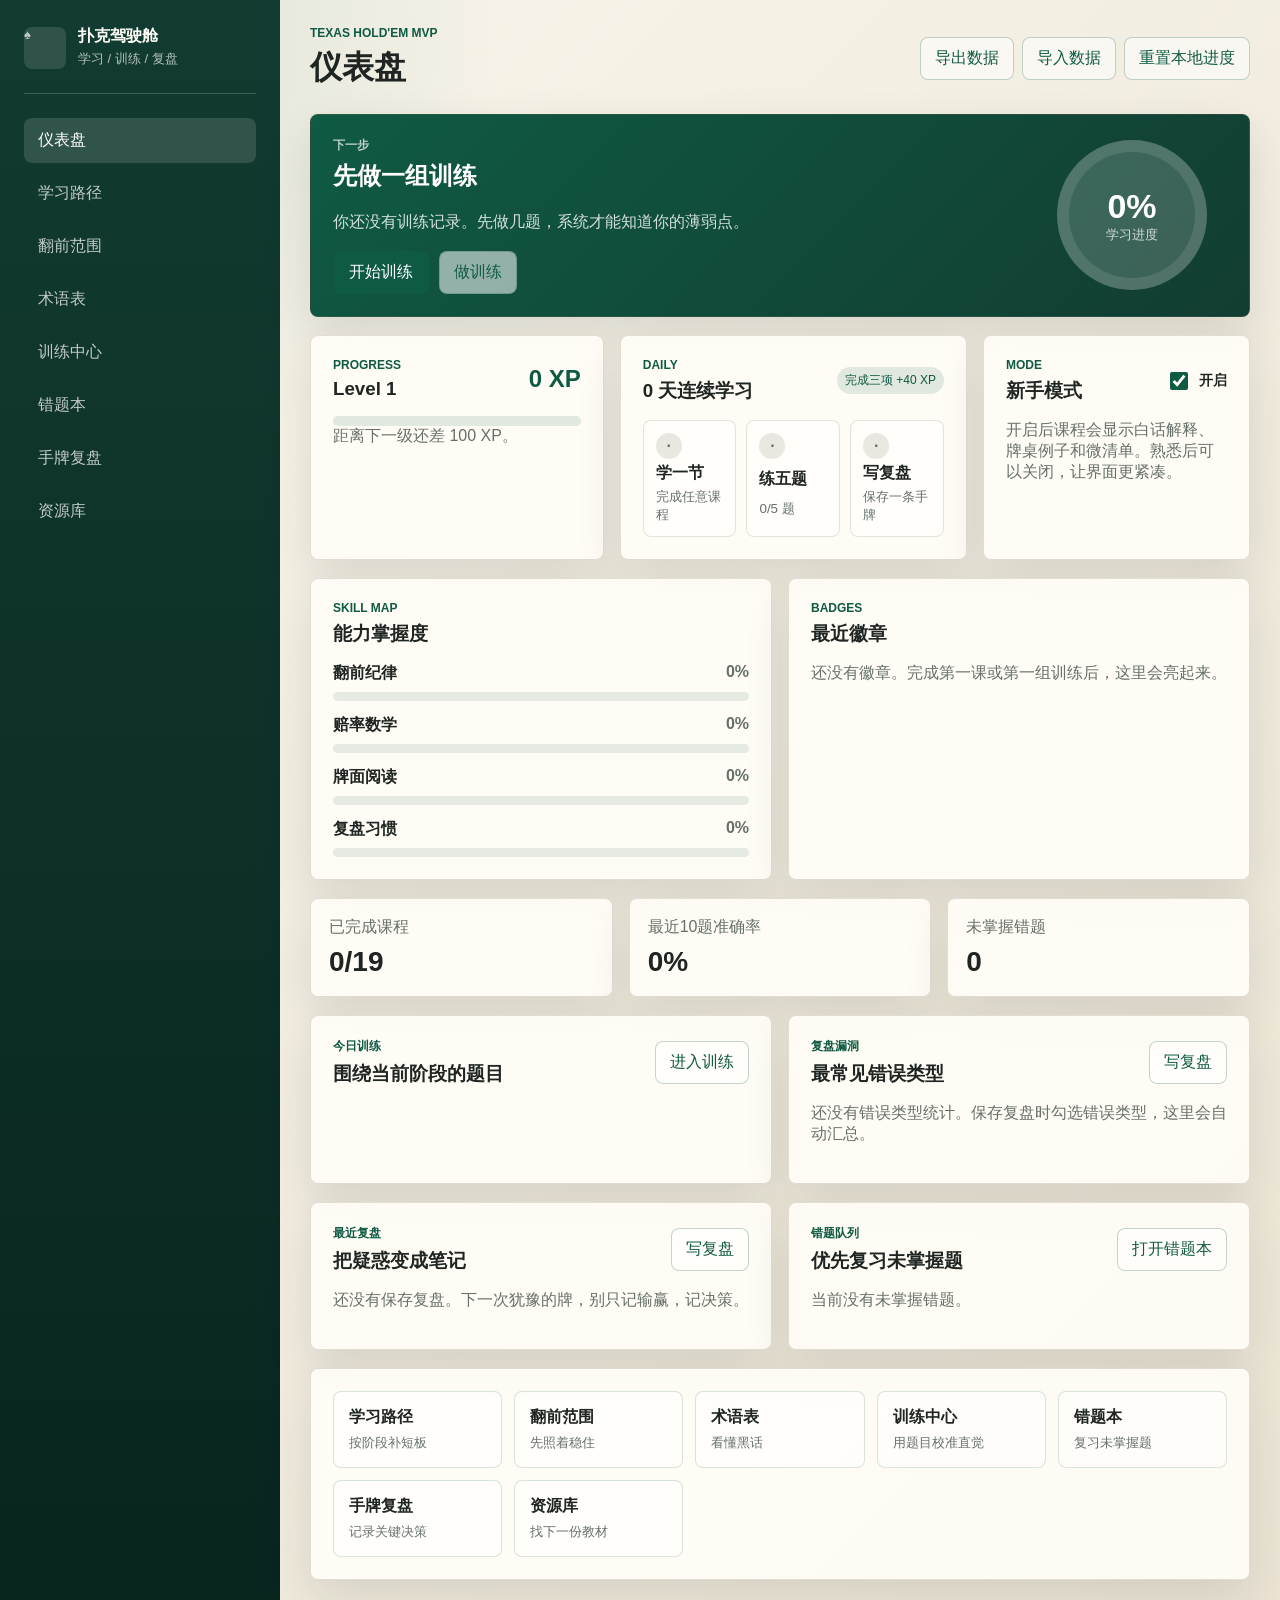
==== index.html @ b5db250d "feat: improve mobile layout" ====
<!doctype html>
<html lang="zh-CN">
  <head>
    <meta charset="utf-8">
    <meta name="viewport" content="width=device-width, initial-scale=1">
    <title>德州扑克学习驾驶舱</title>
    <link rel="icon" href="data:,">
    <link rel="stylesheet" href="./styles.css?v=mobile-20260616">
  </head>
  <body>
    <div class="app-shell">
      <aside class="sidebar" aria-label="主导航">
        <div class="brand">
          <span class="brand-mark">♠</span>
          <div>
            <strong>扑克驾驶舱</strong>
            <span>学习 / 训练 / 复盘</span>
          </div>
        </div>
        <nav class="nav">
          <button class="nav-button is-active" data-route="dashboard">仪表盘</button>
          <button class="nav-button" data-route="learning">学习路径</button>
          <button class="nav-button" data-route="ranges">翻前范围</button>
          <button class="nav-button" data-route="glossary">术语表</button>
          <button class="nav-button" data-route="training">训练中心</button>
          <button class="nav-button" data-route="mistakes">错题本</button>
          <button class="nav-button" data-route="review">手牌复盘</button>
          <button class="nav-button" data-route="resources">资源库</button>
        </nav>
      </aside>
      <main class="main-panel">
        <header class="topbar">
          <div>
            <p class="eyebrow">Texas Hold'em MVP</p>
            <h1 id="page-title">仪表盘</h1>
          </div>
          <div class="topbar-actions">
            <button class="ghost-button" id="export-data" type="button">导出数据</button>
            <button class="ghost-button" id="import-data" type="button">导入数据</button>
            <button class="ghost-button" id="reset-progress" type="button">重置本地进度</button>
            <input id="import-file" type="file" accept="application/json,.json" hidden>
          </div>
        </header>
        <section id="import-preview" class="import-preview" hidden></section>
        <section id="app" class="content" aria-live="polite"></section>
      </main>
    </div>
    <script type="module" src="./src/main.js?v=mobile-20260616"></script>
  </body>
</html>
---- styles.css ----
:root {
  --bg: #f5f3ea;
  --panel: #fffdf7;
  --panel-strong: #ffffff;
  --ink: #1f2522;
  --muted: #66706a;
  --line: #d8d2c3;
  --felt: #0f5a43;
  --felt-dark: #123b31;
  --red: #b64036;
  --gold: #c4923a;
  --shadow: 0 18px 45px rgba(35, 45, 39, 0.12);
  font-family: "Microsoft YaHei", "PingFang SC", "Segoe UI", Arial, sans-serif;
}

* {
  box-sizing: border-box;
}

body {
  margin: 0;
  color: var(--ink);
  background:
    radial-gradient(circle at top left, rgba(15, 90, 67, 0.14), transparent 32rem),
    linear-gradient(135deg, #f8f5eb 0%, #ebe4d4 100%);
  min-height: 100vh;
}

button,
input,
select,
textarea {
  font: inherit;
}

button {
  cursor: pointer;
}

.app-shell {
  display: grid;
  grid-template-columns: 280px minmax(0, 1fr);
  min-height: 100vh;
}

.sidebar {
  background: linear-gradient(180deg, var(--felt-dark), #08251e);
  color: #fffdf7;
  padding: 24px;
}

.brand {
  display: flex;
  gap: 12px;
  align-items: center;
  padding-bottom: 24px;
  border-bottom: 1px solid rgba(255, 255, 255, 0.18);
}

.brand-mark {
  display: grid;
  place-items: center;
  width: 42px;
  height: 42px;
  border-radius: 8px;
  background: rgba(255, 255, 255, 0.12);
  color: #f7d780;
  font-size: 26px;
}

.brand strong,
.brand span {
  display: block;
}

.brand span {
  margin-top: 3px;
  color: rgba(255, 255, 255, 0.68);
  font-size: 13px;
}

.nav {
  display: grid;
  gap: 8px;
  margin-top: 24px;
}

.nav-button,
.ghost-button,
.primary-button,
.choice-button,
.chip-button {
  border: 0;
  border-radius: 8px;
}

.nav-button {
  width: 100%;
  padding: 12px 14px;
  text-align: left;
  color: rgba(255, 255, 255, 0.74);
  background: transparent;
}

.nav-button:hover,
.nav-button.is-active {
  color: #fff;
  background: rgba(255, 255, 255, 0.13);
}

.main-panel {
  padding: 26px 30px 42px;
  min-width: 0;
}

.topbar {
  display: flex;
  justify-content: space-between;
  gap: 18px;
  align-items: center;
  margin-bottom: 24px;
}

.topbar-actions {
  display: flex;
  flex-wrap: wrap;
  gap: 8px;
  justify-content: flex-end;
}

.import-preview {
  margin-bottom: 18px;
}

.import-card {
  display: flex;
  align-items: center;
  justify-content: space-between;
  gap: 16px;
}

.eyebrow {
  margin: 0 0 6px;
  color: var(--felt);
  font-size: 12px;
  font-weight: 700;
  letter-spacing: 0;
  text-transform: uppercase;
}

h1,
h2,
h3,
p {
  margin-top: 0;
}

h1 {
  margin-bottom: 0;
  font-size: 32px;
}

.content {
  display: grid;
  gap: 18px;
}

.panel,
.card,
.metric,
.form-panel {
  background: rgba(255, 253, 247, 0.92);
  border: 1px solid rgba(124, 115, 96, 0.22);
  border-radius: 8px;
  box-shadow: var(--shadow);
}

.panel,
.form-panel {
  padding: 22px;
}

.card {
  padding: 18px;
}

.ghost-button {
  padding: 10px 14px;
  color: var(--felt);
  border: 1px solid rgba(15, 90, 67, 0.25);
  background: rgba(255, 255, 255, 0.55);
}

.primary-button {
  padding: 11px 16px;
  color: #fff;
  background: var(--felt);
}

.muted {
  color: var(--muted);
}

.grid {
  display: grid;
  gap: 16px;
}

.grid.two {
  grid-template-columns: repeat(2, minmax(0, 1fr));
}

.grid.three {
  grid-template-columns: repeat(3, minmax(0, 1fr));
}

.metric {
  padding: 18px;
}

.metric strong {
  display: block;
  margin-top: 8px;
  font-size: 28px;
}

.placeholder {
  min-height: 300px;
  display: grid;
  place-items: center;
  text-align: center;
}

.dashboard-grid {
  display: grid;
  gap: 18px;
}

.hero-panel {
  display: grid;
  grid-template-columns: minmax(0, 1fr) 170px;
  gap: 22px;
  align-items: center;
  color: #fff;
  background:
    linear-gradient(135deg, rgba(15, 90, 67, 0.96), rgba(18, 59, 49, 0.96)),
    var(--felt);
}

.hero-panel .eyebrow,
.hero-panel .muted {
  color: rgba(255, 255, 255, 0.72);
}

.hero-panel p {
  max-width: 720px;
  color: rgba(255, 255, 255, 0.82);
}

.button-row,
.section-heading {
  display: flex;
  flex-wrap: wrap;
  gap: 10px;
  align-items: center;
}

.button-row {
  margin-top: 18px;
}

.section-heading {
  justify-content: space-between;
  margin-bottom: 16px;
}

.section-heading h3 {
  margin-bottom: 0;
}

.progress-ring {
  display: grid;
  place-items: center;
  align-content: center;
  width: 150px;
  height: 150px;
  border-radius: 50%;
  background: conic-gradient(#f4c95d var(--progress, 0%), rgba(255, 255, 255, 0.18) 0);
  box-shadow: inset 0 0 0 12px rgba(255, 255, 255, 0.1);
}

.progress-ring strong {
  font-size: 34px;
}

.progress-ring span {
  font-size: 13px;
  color: rgba(255, 255, 255, 0.76);
}

.compact-list {
  display: grid;
  gap: 10px;
}

.compact-item {
  display: grid;
  gap: 5px;
  padding: 12px;
  border: 1px solid rgba(124, 115, 96, 0.2);
  border-radius: 8px;
  background: rgba(255, 255, 255, 0.52);
}

.compact-item span {
  color: var(--muted);
  font-size: 13px;
}

.quick-actions {
  display: grid;
  grid-template-columns: repeat(auto-fit, minmax(140px, 1fr));
  gap: 12px;
}

.quick-action {
  display: grid;
  gap: 6px;
  padding: 15px;
  text-align: left;
  color: var(--ink);
  border: 1px solid rgba(15, 90, 67, 0.16);
  border-radius: 8px;
  background: rgba(255, 255, 255, 0.55);
}

.quick-action:hover {
  border-color: rgba(15, 90, 67, 0.45);
  background: #fff;
}

.quick-action span {
  color: var(--muted);
  font-size: 13px;
}

.retention-grid {
  display: grid;
  grid-template-columns: 1.1fr 1.3fr 1fr;
  gap: 16px;
}

.level-panel .section-heading strong {
  color: var(--felt);
  font-size: 24px;
}

.daily-task-grid {
  display: grid;
  grid-template-columns: repeat(3, minmax(0, 1fr));
  gap: 10px;
}

.daily-task {
  display: grid;
  gap: 4px;
  padding: 12px;
  border: 1px solid rgba(124, 115, 96, 0.2);
  border-radius: 8px;
  background: rgba(255, 255, 255, 0.62);
}

.daily-task strong {
  display: grid;
  place-items: center;
  width: 26px;
  height: 26px;
  border-radius: 50%;
  background: rgba(124, 115, 96, 0.16);
  color: var(--muted);
}

.daily-task span {
  font-weight: 800;
}

.daily-task small {
  color: var(--muted);
}

.daily-task.is-done {
  border-color: rgba(15, 90, 67, 0.3);
  background: rgba(15, 90, 67, 0.07);
}

.daily-task.is-done strong {
  background: var(--felt);
  color: #fff;
}

.toggle-label {
  display: inline-flex;
  grid-template-columns: none;
  align-items: center;
  gap: 8px;
  color: var(--ink);
  font-weight: 800;
}

.toggle-label input {
  width: 18px;
  height: 18px;
  accent-color: var(--felt);
}

.mastery-list {
  display: grid;
  gap: 14px;
}

.mastery-row {
  display: grid;
  gap: 8px;
}

.mastery-row > div:first-child {
  display: flex;
  justify-content: space-between;
  gap: 12px;
}

.mastery-row span {
  color: var(--muted);
  font-weight: 800;
}

.mastery-bar {
  height: 9px;
  overflow: hidden;
  border-radius: 999px;
  background: rgba(15, 90, 67, 0.1);
}

.mastery-bar span {
  display: block;
  height: 100%;
  border-radius: inherit;
  background: linear-gradient(90deg, var(--felt), var(--gold));
}

.badge-row {
  display: flex;
  min-height: 42px;
  flex-wrap: wrap;
  gap: 10px;
  align-items: flex-start;
}

.badge-pill {
  display: inline-flex;
  align-items: center;
  min-height: 34px;
  padding: 7px 11px;
  border-radius: 999px;
  background: rgba(244, 201, 93, 0.28);
  color: #6d4c00;
  font-weight: 800;
}

.section-intro {
  display: grid;
  gap: 16px;
}

.progress-bar {
  height: 10px;
  overflow: hidden;
  border-radius: 999px;
  background: rgba(15, 90, 67, 0.12);
}

.progress-bar span {
  display: block;
  height: 100%;
  border-radius: inherit;
  background: linear-gradient(90deg, var(--felt), var(--gold));
}

.lesson-list {
  display: grid;
  gap: 14px;
}

.chapter-directory {
  display: grid;
  gap: 14px;
}

.chapter-directory-grid {
  display: grid;
  grid-template-columns: repeat(auto-fit, minmax(170px, 1fr));
  gap: 10px;
}

.chapter-jump {
  display: grid;
  min-height: 92px;
  align-content: start;
  gap: 6px;
  padding: 12px;
  text-align: left;
  border: 1px solid rgba(124, 115, 96, 0.24);
  border-radius: 8px;
  color: var(--ink);
  background: rgba(255, 255, 255, 0.68);
}

.chapter-jump:hover,
.chapter-jump.is-current {
  border-color: var(--felt);
  background: rgba(15, 90, 67, 0.08);
}

.chapter-jump.is-complete {
  border-color: rgba(15, 90, 67, 0.24);
  background: rgba(15, 90, 67, 0.055);
}

.chapter-jump span,
.chapter-jump small {
  color: var(--muted);
  font-size: 12px;
}

.chapter-jump strong {
  line-height: 1.35;
}

.lesson-card {
  display: grid;
  grid-template-columns: 92px minmax(0, 1fr);
  overflow: hidden;
  border: 1px solid rgba(124, 115, 96, 0.22);
  border-radius: 8px;
  background: var(--panel);
  box-shadow: var(--shadow);
}

.lesson-card.is-complete {
  border-color: rgba(15, 90, 67, 0.42);
}

.lesson-stage {
  display: grid;
  place-items: center;
  min-height: 100%;
  padding: 16px;
  color: #fff;
  text-align: center;
  font-weight: 700;
  background: var(--felt);
}

.lesson-body {
  padding: 18px;
}

.lesson-columns {
  display: grid;
  grid-template-columns: repeat(3, minmax(0, 1fr));
  gap: 14px;
}

.lesson-columns h4 {
  margin: 0 0 8px;
}

.lesson-columns ul {
  margin: 0;
  padding-left: 18px;
}

.lesson-columns li,
.lesson-columns p {
  color: var(--muted);
  line-height: 1.65;
}

.beginner-panel {
  margin: 16px 0;
  padding: 14px;
  border: 1px solid rgba(15, 90, 67, 0.18);
  border-radius: 8px;
  background: rgba(15, 90, 67, 0.055);
}

.beginner-panel summary {
  display: flex;
  align-items: center;
  justify-content: space-between;
  gap: 12px;
  cursor: pointer;
  color: var(--felt);
  font-weight: 800;
}

.beginner-panel summary strong {
  padding: 4px 8px;
  border-radius: 999px;
  background: rgba(244, 201, 93, 0.26);
  color: #6d4c00;
  font-size: 12px;
}

.beginner-grid {
  display: grid;
  grid-template-columns: repeat(3, minmax(0, 1fr));
  gap: 12px;
  margin-top: 14px;
}

.beginner-grid h4,
.beginner-checklist h4 {
  margin: 0 0 6px;
}

.beginner-grid p,
.beginner-checklist li,
.encouragement {
  color: var(--muted);
  line-height: 1.65;
}

.beginner-checklist {
  margin-top: 12px;
}

.beginner-checklist ul {
  margin: 0;
  padding-left: 18px;
}

.textbook-panel {
  margin: 16px 0;
  padding: 16px;
  border: 1px solid rgba(124, 115, 96, 0.22);
  border-radius: 8px;
  background:
    linear-gradient(180deg, rgba(255, 255, 255, 0.76), rgba(255, 253, 247, 0.62)),
    rgba(255, 255, 255, 0.62);
}

.textbook-panel summary {
  display: flex;
  align-items: center;
  justify-content: space-between;
  gap: 12px;
  cursor: pointer;
  color: var(--ink);
  font-weight: 800;
}

.textbook-panel summary::marker {
  color: var(--gold);
}

.textbook-panel summary span {
  min-width: 0;
}

.textbook-panel summary strong {
  flex-shrink: 0;
  padding: 4px 8px;
  border-radius: 999px;
  background: rgba(196, 146, 58, 0.16);
  color: var(--muted);
  font-size: 13px;
}

.chapter-meta {
  display: flex;
  flex-wrap: wrap;
  gap: 8px;
  margin-top: 12px;
}

.chapter-meta span {
  padding: 5px 8px;
  border: 1px solid rgba(124, 115, 96, 0.18);
  border-radius: 999px;
  color: var(--muted);
  background: rgba(255, 255, 255, 0.64);
  font-size: 13px;
}

.textbook-panel .beginner-checklist {
  margin-top: 14px;
  padding: 12px;
  border-radius: 8px;
  background: rgba(15, 90, 67, 0.045);
}

.textbook-panel .beginner-checklist + .beginner-checklist,
.textbook-panel .lesson-columns + .beginner-checklist {
  margin-top: 12px;
}

.textbook-panel .lesson-columns {
  margin-top: 14px;
}

.textbook-panel .lesson-columns > div {
  padding: 12px;
  border: 1px solid rgba(124, 115, 96, 0.16);
  border-radius: 8px;
  background: rgba(255, 255, 255, 0.54);
}

.textbook-panel h5 {
  margin: 10px 0 6px;
  color: var(--ink);
  font-size: 15px;
}

.textbook-panel p,
.textbook-panel ol {
  color: var(--muted);
  line-height: 1.7;
}

.textbook-panel p {
  margin-bottom: 0;
}

.textbook-panel p + p {
  margin-top: 6px;
}

.textbook-panel .key-takeaway {
  margin-top: 10px;
  padding: 8px 10px;
  border-left: 3px solid var(--gold);
  border-radius: 6px;
  color: var(--ink);
  background: rgba(244, 201, 93, 0.14);
}

.reference-table-wrap {
  overflow-x: auto;
}

.reference-table {
  width: 100%;
  min-width: 560px;
  border-collapse: collapse;
  font-size: 14px;
}

.reference-table th,
.reference-table td {
  padding: 9px 10px;
  text-align: left;
  vertical-align: top;
  border-bottom: 1px solid rgba(124, 115, 96, 0.16);
}

.reference-table th {
  color: var(--felt);
  background: rgba(15, 90, 67, 0.07);
}

.reference-table td {
  color: var(--muted);
  line-height: 1.55;
}

.textbook-panel ol {
  margin: 0;
  padding-left: 20px;
}

.textbook-panel .beginner-checklist > div + div {
  margin-top: 10px;
  padding-top: 10px;
  border-top: 1px solid rgba(15, 90, 67, 0.1);
}

.textbook-panel .question-panel {
  margin-top: 10px;
  padding: 12px;
  border: 1px solid rgba(124, 115, 96, 0.18);
  border-radius: 8px;
  background: rgba(255, 255, 255, 0.7);
  gap: 10px;
}

.textbook-panel .question-panel h5 {
  margin-top: 0;
}

.textbook-panel .question-panel + .question-panel {
  margin-top: 10px;
}

.textbook-panel .choice-button {
  width: 100%;
  min-height: 44px;
  white-space: normal;
  overflow-wrap: anywhere;
}

.textbook-panel .answer-panel {
  margin-top: 2px;
}

.textbook-panel [data-next-route] {
  width: 100%;
  margin-top: 10px;
  white-space: normal;
}

.encouragement {
  margin: 12px 0 0;
  padding-top: 12px;
  border-top: 1px solid rgba(15, 90, 67, 0.14);
  font-weight: 700;
}

.tag-row {
  display: flex;
  flex-wrap: wrap;
  gap: 8px;
  margin-top: 14px;
}

.tag {
  padding: 5px 8px;
  border-radius: 999px;
  color: #fff;
  background: var(--felt);
  font-size: 12px;
}

.tag.is-soft {
  color: var(--felt);
  background: rgba(15, 90, 67, 0.12);
}

.tag-button {
  border: 0;
  cursor: pointer;
  font: inherit;
}

.tag-button:hover {
  background: rgba(15, 90, 67, 0.2);
}

.training-layout {
  display: grid;
  grid-template-columns: 260px minmax(0, 1fr);
  gap: 18px;
}

.filter-panel {
  align-self: start;
}

.chip-list {
  display: grid;
  gap: 8px;
}

.chip-button {
  padding: 10px 12px;
  text-align: left;
  color: var(--felt);
  border: 1px solid rgba(15, 90, 67, 0.18);
  background: rgba(15, 90, 67, 0.08);
}

.chip-button.is-active,
.chip-button:hover {
  color: #fff;
  background: var(--felt);
}

.question-panel {
  display: grid;
  gap: 18px;
}

.question-meta {
  display: flex;
  flex-wrap: wrap;
  gap: 8px;
}

.choice-grid {
  display: grid;
  grid-template-columns: repeat(2, minmax(0, 1fr));
  gap: 10px;
}

.choice-button {
  min-height: 58px;
  padding: 14px;
  color: var(--ink);
  text-align: left;
  border: 1px solid rgba(124, 115, 96, 0.26);
  background: rgba(255, 255, 255, 0.62);
}

.choice-button:hover,
.choice-button.is-selected {
  border-color: var(--felt);
  background: rgba(15, 90, 67, 0.08);
}

.answer-panel {
  padding: 15px;
  border-radius: 8px;
  border: 1px solid rgba(15, 90, 67, 0.22);
  background: rgba(15, 90, 67, 0.08);
}

.answer-panel.is-wrong {
  border-color: rgba(182, 64, 54, 0.3);
  background: rgba(182, 64, 54, 0.08);
}

.answer-panel p {
  margin: 8px 0 0;
  color: var(--muted);
}

.xp-hint {
  display: inline-flex;
  margin-top: 10px;
  padding: 5px 9px;
  border-radius: 999px;
  background: rgba(244, 201, 93, 0.28);
  color: #6d4c00;
  font-size: 13px;
  font-weight: 800;
}

.session-summary {
  display: grid;
  gap: 14px;
}

.review-form {
  align-self: start;
  display: grid;
  gap: 16px;
}

.form-grid {
  display: grid;
  grid-template-columns: repeat(2, minmax(0, 1fr));
  gap: 12px;
}

label {
  display: grid;
  gap: 7px;
  color: var(--muted);
  font-size: 14px;
}

input,
select,
textarea {
  width: 100%;
  border: 1px solid rgba(124, 115, 96, 0.32);
  border-radius: 8px;
  padding: 10px 12px;
  color: var(--ink);
  background: #fff;
}

textarea {
  resize: vertical;
}

.analysis-grid {
  display: grid;
  grid-template-columns: repeat(3, minmax(0, 1fr));
  gap: 12px;
  margin: 14px 0;
}

.alert {
  padding: 14px;
  margin: 12px 0;
  border: 1px solid rgba(182, 64, 54, 0.34);
  border-radius: 8px;
  color: #7c261f;
  background: rgba(182, 64, 54, 0.09);
}

.alert ul {
  margin: 8px 0 0;
  padding-left: 18px;
}

.check-list {
  margin: 0;
  padding-left: 20px;
  color: var(--muted);
  line-height: 1.7;
}

.checkbox-panel {
  margin: 0;
  padding: 14px;
  border: 1px solid rgba(124, 115, 96, 0.28);
  border-radius: 8px;
  background: rgba(255, 255, 255, 0.5);
}

.checkbox-panel legend {
  padding: 0 6px;
  color: var(--muted);
  font-size: 14px;
}

.checkbox-grid {
  display: grid;
  grid-template-columns: repeat(2, minmax(0, 1fr));
  gap: 8px;
}

.checkbox-label {
  display: flex;
  align-items: center;
  gap: 8px;
  color: var(--ink);
}

.checkbox-label input {
  width: auto;
}

.review-tools {
  display: grid;
  grid-template-columns: 1.4fr 1fr 1fr;
  gap: 12px;
  margin-bottom: 14px;
}

.review-item p {
  margin: 4px 0 0;
  color: var(--muted);
}

.resource-filters {
  display: grid;
  grid-template-columns: repeat(3, minmax(0, 1fr));
  gap: 12px;
}

.resource-grid {
  display: grid;
  grid-template-columns: repeat(3, minmax(0, 1fr));
  gap: 14px;
}

.resource-card {
  display: flex;
  min-height: 360px;
  flex-direction: column;
  gap: 12px;
}

.resource-note {
  padding: 12px;
  border-radius: 8px;
  background: rgba(15, 90, 67, 0.07);
}

.resource-note p {
  margin: 6px 0 0;
  color: var(--muted);
}

.tool-filters {
  display: grid;
  grid-template-columns: minmax(220px, 1fr) minmax(150px, 220px) minmax(130px, 180px);
  gap: 12px;
}

.glossary-grid,
.range-grid {
  display: grid;
  grid-template-columns: repeat(3, minmax(0, 1fr));
  gap: 14px;
}

.range-table-switch {
  display: grid;
  grid-template-columns: repeat(auto-fit, minmax(72px, 1fr));
  gap: 8px;
  min-width: min(520px, 100%);
}

.range-table-switch .chip-button {
  text-align: center;
}

.range-matrix-panel {
  display: grid;
  gap: 16px;
}

.range-matrix-top {
  display: grid;
  grid-template-columns: minmax(0, 1fr) minmax(220px, 420px);
  gap: 16px;
  align-items: start;
}

.range-matrix-top h2 {
  margin: 0;
}

.range-position-switch {
  display: grid;
  grid-template-columns: repeat(auto-fit, minmax(64px, 1fr));
  gap: 8px;
}

.range-matrix-legend {
  display: flex;
  flex-wrap: wrap;
  gap: 10px 14px;
  align-items: center;
  padding: 10px 12px;
  border: 1px solid rgba(124, 115, 96, 0.18);
  border-radius: 8px;
  background: rgba(250, 247, 238, 0.62);
  color: var(--muted);
  font-size: 13px;
}

.range-matrix-legend strong {
  color: var(--ink);
}

.range-matrix-legend span {
  display: inline-flex;
  gap: 6px;
  align-items: center;
}

.bb-scenario-switch {
  display: grid;
  gap: 10px;
  padding: 12px;
  border: 1px solid rgba(56, 107, 154, 0.22);
  border-radius: 8px;
  background: rgba(56, 107, 154, 0.07);
}

.bb-scenario-switch h4,
.bb-scenario-switch p {
  margin: 0;
}

.bb-scenario-buttons {
  display: grid;
  grid-template-columns: repeat(auto-fit, minmax(150px, 1fr));
  gap: 8px;
}

.range-stats {
  display: grid;
  gap: 12px;
  padding: 14px;
  border: 1px solid rgba(124, 115, 96, 0.18);
  border-radius: 8px;
  background: rgba(255, 252, 244, 0.82);
}

.range-stats-head {
  display: flex;
  justify-content: space-between;
  gap: 12px;
  align-items: start;
}

.range-stats-head h4,
.range-stats-head p,
.range-stats p {
  margin: 0;
}

.range-stats-head > strong {
  color: var(--felt);
  font-size: 28px;
  line-height: 1;
}

.range-stat-grid {
  display: grid;
  grid-template-columns: repeat(3, minmax(0, 1fr));
  gap: 8px;
}

.range-stat {
  min-height: 72px;
  display: grid;
  align-content: center;
  gap: 4px;
  padding: 10px;
  border-radius: 8px;
  border: 1px solid rgba(28, 37, 31, 0.08);
}

.range-stat span {
  color: var(--muted);
  font-size: 12px;
  font-weight: 800;
}

.range-stat strong {
  color: var(--ink);
  font-size: 24px;
  line-height: 1;
}

.range-stat.is-premium {
  background: rgba(181, 59, 45, 0.08);
}

.range-stat.is-open {
  background: rgba(22, 114, 79, 0.09);
}

.range-stat.is-fold {
  background: rgba(124, 115, 96, 0.1);
}

.legend-dot {
  width: 10px;
  height: 10px;
  border-radius: 999px;
  display: inline-block;
}

.legend-dot.is-premium {
  background: #b53b2d;
}

.legend-dot.is-open {
  background: #16724f;
}

.legend-dot.is-fold {
  background: #d8d1c0;
}

.legend-dot.is-context {
  background: #386b9a;
}

.range-matrix-layout {
  display: grid;
  grid-template-columns: minmax(320px, 1fr) minmax(260px, 340px);
  gap: 16px;
  align-items: start;
}

.range-matrix {
  display: grid;
  grid-template-columns: repeat(13, minmax(0, 1fr));
  gap: 3px;
  width: 100%;
  max-width: 720px;
  aspect-ratio: 1 / 1;
}

.hand-cell {
  min-width: 0;
  border: 1px solid rgba(28, 37, 31, 0.09);
  border-radius: 6px;
  color: var(--ink);
  font-size: clamp(10px, 1.35vw, 13px);
  font-weight: 850;
  line-height: 1;
  cursor: pointer;
  transition: transform 0.12s ease, box-shadow 0.12s ease, border-color 0.12s ease;
}

.hand-cell:hover,
.hand-cell.is-selected {
  transform: translateY(-1px);
  border-color: rgba(28, 37, 31, 0.45);
  box-shadow: 0 8px 18px rgba(28, 37, 31, 0.13);
}

.hand-cell.is-premium {
  background: #b53b2d;
  color: #fffaf2;
}

.hand-cell.is-open {
  background: #16724f;
  color: #f8fff9;
}

.hand-cell.is-fold {
  background: #eee8d8;
  color: #71695a;
}

.hand-cell.is-context {
  background: #386b9a;
  color: #f7fbff;
}

.range-side-panel {
  display: grid;
  gap: 12px;
}

.range-hand-detail,
.range-shorthand-guide {
  display: grid;
  gap: 8px;
  padding: 14px;
  border: 1px solid rgba(124, 115, 96, 0.18);
  border-radius: 8px;
  background: rgba(255, 252, 244, 0.78);
}

.range-hand-detail h3,
.range-shorthand-guide h4 {
  margin: 0;
}

.range-hand-detail p,
.range-shorthand-guide p {
  margin: 0;
  line-height: 1.6;
}

.term-card,
.range-card {
  display: grid;
  align-content: start;
  gap: 12px;
}

.term-card-header {
  display: flex;
  flex-wrap: wrap;
  gap: 8px;
  align-items: center;
}

.term-card h3,
.range-card h3 {
  margin: 0;
}

.term-card p,
.range-card p {
  margin: 0;
  color: var(--muted);
  line-height: 1.65;
}

.related-term-row {
  display: flex;
  flex-wrap: wrap;
  gap: 8px;
}

.chapter-result-list {
  display: grid;
  grid-template-columns: repeat(auto-fit, minmax(220px, 1fr));
  gap: 12px;
}

.range-head {
  display: flex;
  align-items: baseline;
  justify-content: space-between;
  gap: 12px;
  padding-bottom: 10px;
  border-bottom: 1px solid rgba(124, 115, 96, 0.18);
}

.range-head strong {
  color: var(--felt);
  font-size: 28px;
}

.range-head span {
  color: var(--muted);
  font-weight: 700;
}

.range-block {
  display: grid;
  gap: 8px;
}

.range-block h4 {
  margin: 0;
}

.range-chip-row {
  display: flex;
  flex-wrap: wrap;
  gap: 8px;
}

.range-chip {
  padding: 6px 9px;
  border-radius: 999px;
  background: rgba(15, 90, 67, 0.09);
  color: var(--felt);
  font-size: 13px;
  font-weight: 800;
}

.range-chip-row.is-warning .range-chip {
  background: rgba(145, 44, 30, 0.08);
  color: #8f2f21;
}

.external-link {
  margin-top: auto;
  color: var(--felt);
  font-weight: 700;
  text-decoration: none;
}

.external-link:hover {
  text-decoration: underline;
}

.mistake-filters {
  display: grid;
  grid-template-columns: repeat(2, minmax(0, 1fr));
  gap: 12px;
}

.mistake-grid {
  display: grid;
  grid-template-columns: repeat(2, minmax(0, 1fr));
  gap: 14px;
}

.mistake-card {
  display: grid;
  gap: 12px;
}

.mistake-detail {
  padding: 12px;
  border-radius: 8px;
  background: rgba(15, 90, 67, 0.07);
}

.mistake-detail p {
  margin: 6px 0 0;
  color: var(--muted);
}

@media (max-width: 860px) {
  .app-shell {
    grid-template-columns: 1fr;
  }

  .sidebar {
    position: sticky;
    top: 0;
    z-index: 10;
    min-width: 0;
    padding: 12px 14px;
  }

  .brand {
    gap: 10px;
    padding-bottom: 12px;
  }

  .brand-mark {
    width: 34px;
    height: 34px;
    font-size: 21px;
  }

  .brand span {
    font-size: 12px;
  }

  .nav {
    display: flex;
    gap: 8px;
    width: 100%;
    max-width: 100%;
    min-width: 0;
    margin-top: 12px;
    overflow-x: auto;
    overscroll-behavior-x: contain;
    padding-bottom: 3px;
    scrollbar-width: thin;
  }

  .nav-button {
    flex: 0 0 auto;
    width: auto;
    min-width: max-content;
    padding: 9px 12px;
    text-align: center;
    white-space: nowrap;
  }

  .main-panel {
    padding: 20px 16px 30px;
  }

  .topbar {
    align-items: flex-start;
    flex-direction: column;
  }

  .topbar-actions,
  .import-card {
    width: 100%;
    align-items: stretch;
    flex-direction: column;
  }

  .grid.two,
  .grid.three,
  .retention-grid,
  .daily-task-grid,
  .hero-panel,
  .quick-actions,
  .range-matrix-top,
  .range-matrix-layout {
    grid-template-columns: 1fr;
  }

  .progress-ring {
    width: 132px;
    height: 132px;
  }

  .lesson-card,
  .lesson-columns,
  .beginner-grid,
  .training-layout,
  .choice-grid,
  .form-grid,
  .checkbox-grid,
  .review-tools,
  .analysis-grid,
  .tool-filters,
  .glossary-grid,
  .range-grid,
  .resource-filters,
  .resource-grid,
  .mistake-filters,
  .mistake-grid {
    grid-template-columns: 1fr;
  }

  .lesson-stage {
    min-height: auto;
  }

  .panel,
  .form-panel {
    padding: 18px;
  }

  .card,
  .metric {
    padding: 15px;
  }

  .button-row,
  .section-heading {
    gap: 8px;
  }

  .range-table-switch,
  .range-position-switch,
  .bb-scenario-buttons {
    display: flex;
    gap: 8px;
    width: 100%;
    max-width: 100%;
    min-width: 0;
    overflow-x: auto;
    overscroll-behavior-x: contain;
    padding-bottom: 3px;
    scrollbar-width: thin;
  }

  .range-table-switch .chip-button,
  .range-position-switch .chip-button,
  .bb-scenario-buttons .chip-button {
    flex: 0 0 auto;
    min-width: max-content;
    padding: 9px 11px;
    white-space: nowrap;
  }

  .range-matrix-panel {
    gap: 13px;
    min-width: 0;
  }

  .range-matrix-top {
    gap: 12px;
  }

  .range-matrix-top > *,
  .range-matrix-layout > *,
  .section-intro > * {
    min-width: 0;
  }

  .range-matrix-legend {
    display: grid;
    grid-template-columns: repeat(2, minmax(0, 1fr));
    gap: 8px;
    padding: 9px 10px;
    font-size: 12px;
  }

  .bb-scenario-switch {
    gap: 8px;
    padding: 10px;
  }

  .range-stats {
    gap: 10px;
    padding: 12px;
  }

  .range-stats-head {
    align-items: center;
  }

  .range-stats-head > strong {
    font-size: 23px;
  }

  .range-stat-grid {
    gap: 6px;
  }

  .range-stat {
    min-height: 58px;
    padding: 8px 6px;
  }

  .range-stat span {
    font-size: 11px;
  }

  .range-stat strong {
    font-size: 20px;
  }

  .range-matrix-layout {
    gap: 12px;
  }

  .range-matrix {
    width: min(100%, calc(100vw - 32px));
    max-width: none;
    gap: 1px;
  }

  .hand-cell {
    padding: 0;
    border-radius: 3px;
    font-size: clamp(8px, 2.4vw, 10px);
  }

  .hand-cell:hover,
  .hand-cell.is-selected {
    transform: none;
    box-shadow: 0 0 0 2px rgba(28, 37, 31, 0.16);
  }

  .range-side-panel,
  .range-hand-detail,
  .range-shorthand-guide {
    min-width: 0;
    gap: 10px;
  }

  .range-chip-row {
    min-width: 0;
  }
}

@media (max-width: 430px) {
  body {
    background: #f5f3ea;
  }

  .sidebar {
    padding: 10px 10px 9px;
  }

  .brand strong {
    font-size: 15px;
  }

  .main-panel {
    padding: 16px 10px 24px;
  }

  .topbar {
    gap: 12px;
    margin-bottom: 16px;
  }

  h1 {
    font-size: 25px;
  }

  .content {
    gap: 12px;
  }

  .panel,
  .form-panel {
    padding: 12px;
  }

  .card,
  .metric,
  .compact-item,
  .lesson-card {
    padding: 12px;
  }

  .section-heading {
    align-items: flex-start;
    flex-direction: column;
    margin-bottom: 12px;
  }

  .ghost-button,
  .primary-button,
  .chip-button {
    padding: 9px 10px;
  }

  .range-matrix-legend {
    grid-template-columns: 1fr;
  }

  .range-stats-head {
    display: grid;
    grid-template-columns: minmax(0, 1fr) auto;
  }

  .range-stats-head h4 {
    font-size: 15px;
  }

  .range-stats-head p,
  .range-stats p {
    font-size: 12px;
  }

  .range-stat {
    min-height: 54px;
    padding: 7px 4px;
  }

  .range-stat span {
    font-size: 10px;
  }

  .range-stat strong {
    font-size: 18px;
  }

  .range-matrix {
    width: min(100%, calc(100vw - 20px));
  }

  .hand-cell {
    font-size: 8px;
  }
}
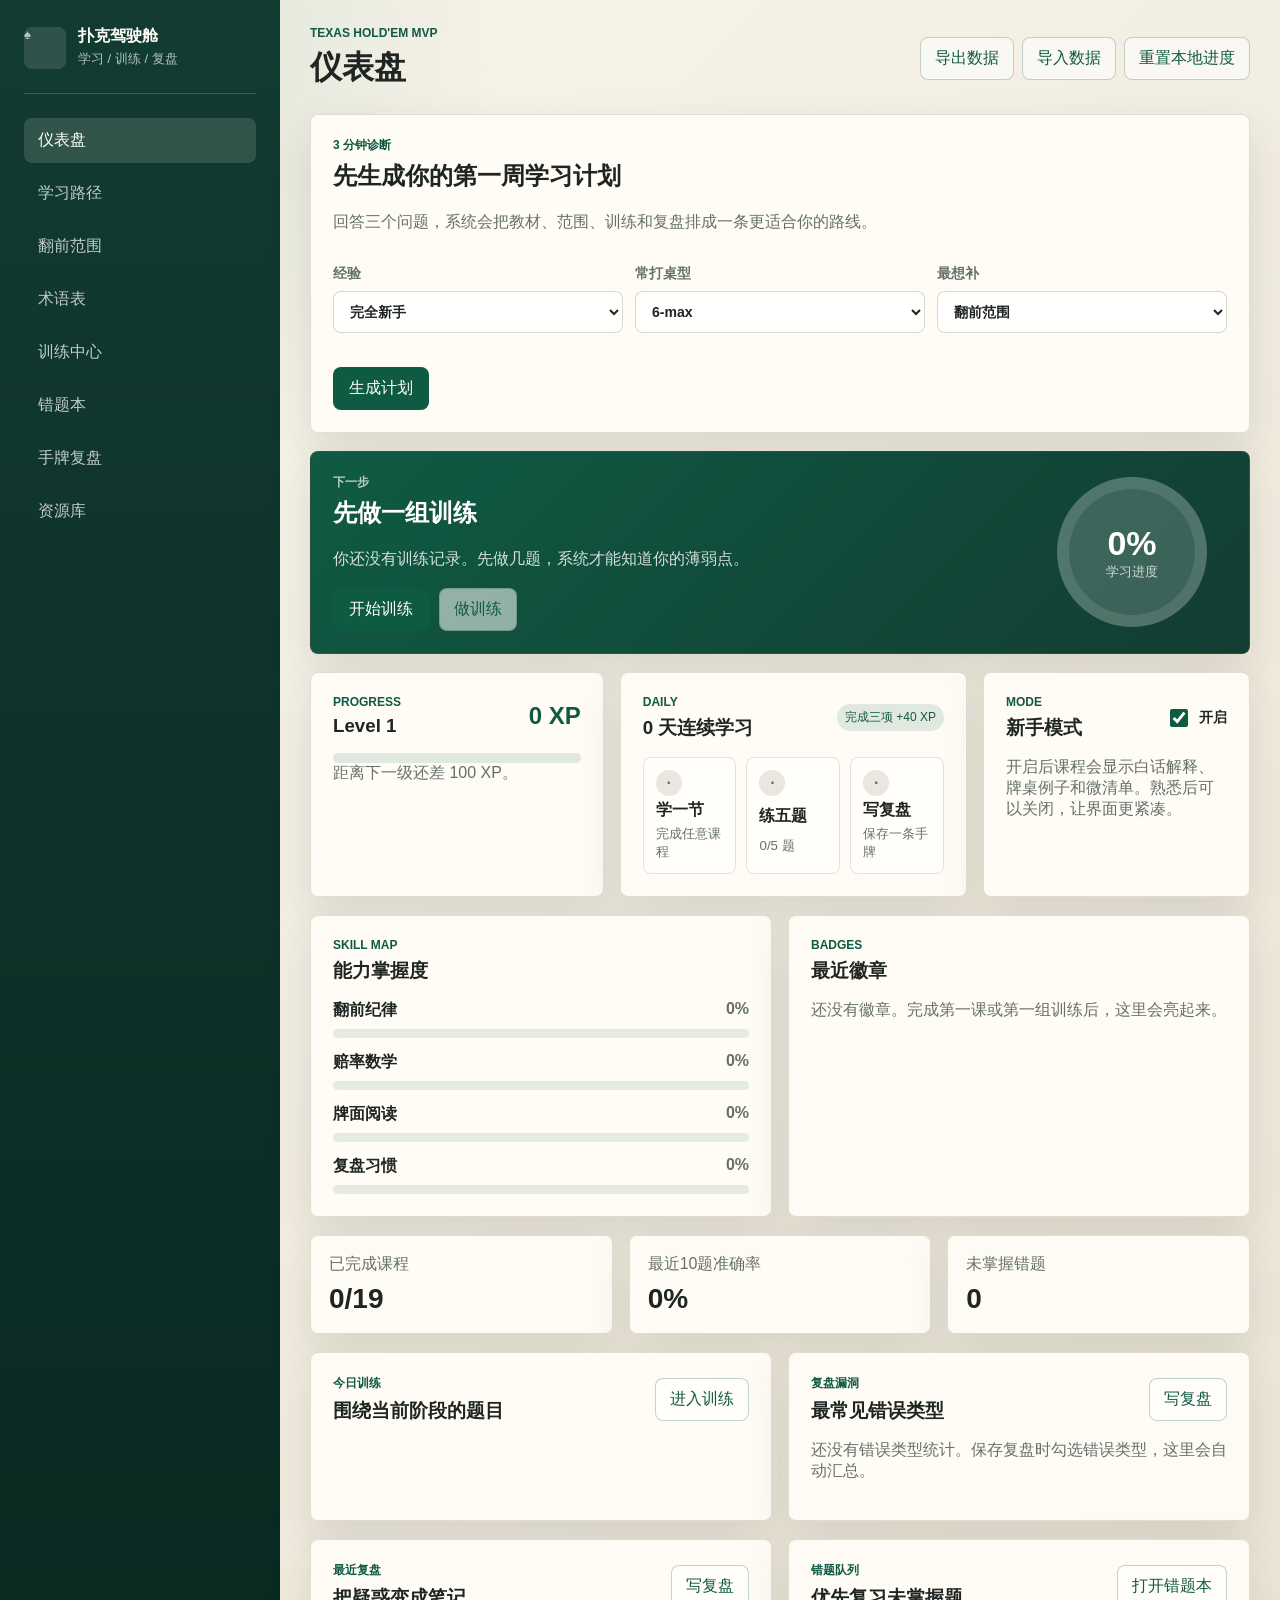
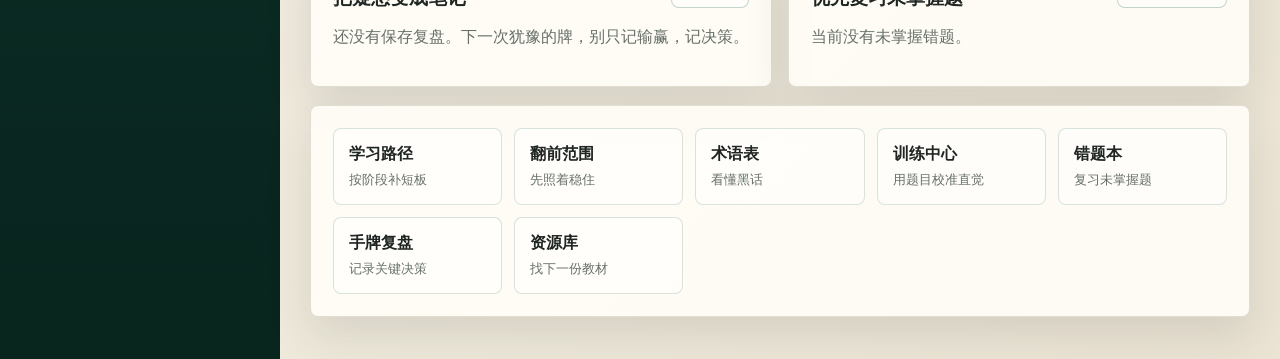
==== commit ed49c213: "feat: add beginner diagnostic plan" ====
--- a/index.html
+++ b/index.html
@@ -5,7 +5,7 @@
     <meta name="viewport" content="width=device-width, initial-scale=1">
     <title>德州扑克学习驾驶舱</title>
     <link rel="icon" href="data:,">
-    <link rel="stylesheet" href="./styles.css?v=mobile-20260616">
+    <link rel="stylesheet" href="./styles.css?v=diagnostic-20260616">
   </head>
   <body>
     <div class="app-shell">
@@ -45,6 +45,6 @@
         <section id="app" class="content" aria-live="polite"></section>
       </main>
     </div>
-    <script type="module" src="./src/main.js?v=mobile-20260616"></script>
+    <script type="module" src="./src/main.js?v=diagnostic-20260616"></script>
   </body>
 </html>
--- a/styles.css
+++ b/styles.css
@@ -236,6 +236,68 @@
   gap: 18px;
 }
 
+.diagnostic-panel {
+  display: grid;
+  gap: 16px;
+}
+
+.diagnostic-form {
+  display: grid;
+  grid-template-columns: repeat(3, minmax(0, 1fr));
+  gap: 12px;
+}
+
+.diagnostic-form label {
+  display: grid;
+  gap: 8px;
+  color: var(--muted);
+  font-weight: 800;
+}
+
+.diagnostic-form select {
+  width: 100%;
+  padding: 11px 12px;
+  color: var(--ink);
+  border: 1px solid rgba(124, 115, 96, 0.28);
+  border-radius: 8px;
+  background: rgba(255, 255, 255, 0.82);
+}
+
+.diagnostic-days {
+  display: grid;
+  grid-template-columns: repeat(7, minmax(0, 1fr));
+  gap: 8px;
+}
+
+.diagnostic-day {
+  min-height: 112px;
+  display: grid;
+  align-content: start;
+  gap: 7px;
+  padding: 12px;
+  text-align: left;
+  color: var(--ink);
+  border: 1px solid rgba(15, 90, 67, 0.17);
+  border-radius: 8px;
+  background: rgba(255, 255, 255, 0.58);
+}
+
+.diagnostic-day:hover {
+  border-color: rgba(15, 90, 67, 0.42);
+  background: #fff;
+}
+
+.diagnostic-day span,
+.diagnostic-day small {
+  color: var(--muted);
+  font-size: 12px;
+  font-weight: 800;
+}
+
+.diagnostic-day strong {
+  line-height: 1.35;
+}
+
 .hero-panel {
   display: grid;
   grid-template-columns: minmax(0, 1fr) 170px;
@@ -890,6 +952,49 @@
   gap: 18px;
 }
 
+.situation-card,
+.learning-link-panel,
+.decision-result {
+  display: grid;
+  gap: 10px;
+  padding: 14px;
+  border: 1px solid rgba(124, 115, 96, 0.18);
+  border-radius: 8px;
+  background: rgba(255, 252, 244, 0.76);
+}
+
+.situation-card h3,
+.learning-link-panel p,
+.decision-result p {
+  margin: 0;
+}
+
+.situation-grid {
+  display: grid;
+  grid-template-columns: repeat(auto-fit, minmax(120px, 1fr));
+  gap: 8px;
+}
+
+.situation-grid div {
+  display: grid;
+  gap: 4px;
+  padding: 10px;
+  border-radius: 8px;
+  background: rgba(15, 90, 67, 0.07);
+}
+
+.situation-grid span,
+.decision-result span {
+  color: var(--muted);
+  font-size: 12px;
+  font-weight: 800;
+}
+
+.situation-grid strong,
+.decision-result strong {
+  color: var(--ink);
+}
+
 .question-meta {
   display: flex;
   flex-wrap: wrap;
@@ -1107,6 +1212,40 @@
 
 .range-table-switch .chip-button {
   text-align: center;
+}
+
+.preflop-response-panel {
+  display: grid;
+  gap: 14px;
+}
+
+.response-spot-switch {
+  display: flex;
+  flex-wrap: wrap;
+  gap: 8px;
+}
+
+.response-grid {
+  display: grid;
+  grid-template-columns: minmax(180px, 260px) minmax(0, 1fr);
+  gap: 12px;
+  align-items: stretch;
+}
+
+.response-grid label {
+  display: grid;
+  gap: 8px;
+  color: var(--muted);
+  font-weight: 800;
+}
+
+.response-grid input {
+  width: 100%;
+  padding: 12px;
+  border: 1px solid rgba(124, 115, 96, 0.28);
+  border-radius: 8px;
+  background: rgba(255, 255, 255, 0.8);
+  color: var(--ink);
 }
 
 .range-matrix-panel {
@@ -1541,6 +1680,8 @@
   .grid.three,
   .retention-grid,
   .daily-task-grid,
+  .diagnostic-form,
+  .diagnostic-days,
   .hero-panel,
   .quick-actions,
   .range-matrix-top,
@@ -1593,7 +1734,8 @@
 
   .range-table-switch,
   .range-position-switch,
-  .bb-scenario-buttons {
+  .bb-scenario-buttons,
+  .response-spot-switch {
     display: flex;
     gap: 8px;
     width: 100%;
@@ -1607,11 +1749,23 @@
 
   .range-table-switch .chip-button,
   .range-position-switch .chip-button,
-  .bb-scenario-buttons .chip-button {
+  .bb-scenario-buttons .chip-button,
+  .response-spot-switch .chip-button {
     flex: 0 0 auto;
     min-width: max-content;
     padding: 9px 11px;
     white-space: nowrap;
+  }
+
+  .response-grid,
+  .situation-grid {
+    grid-template-columns: 1fr;
+  }
+
+  .situation-card,
+  .learning-link-panel,
+  .decision-result {
+    padding: 12px;
   }
 
   .range-matrix-panel {
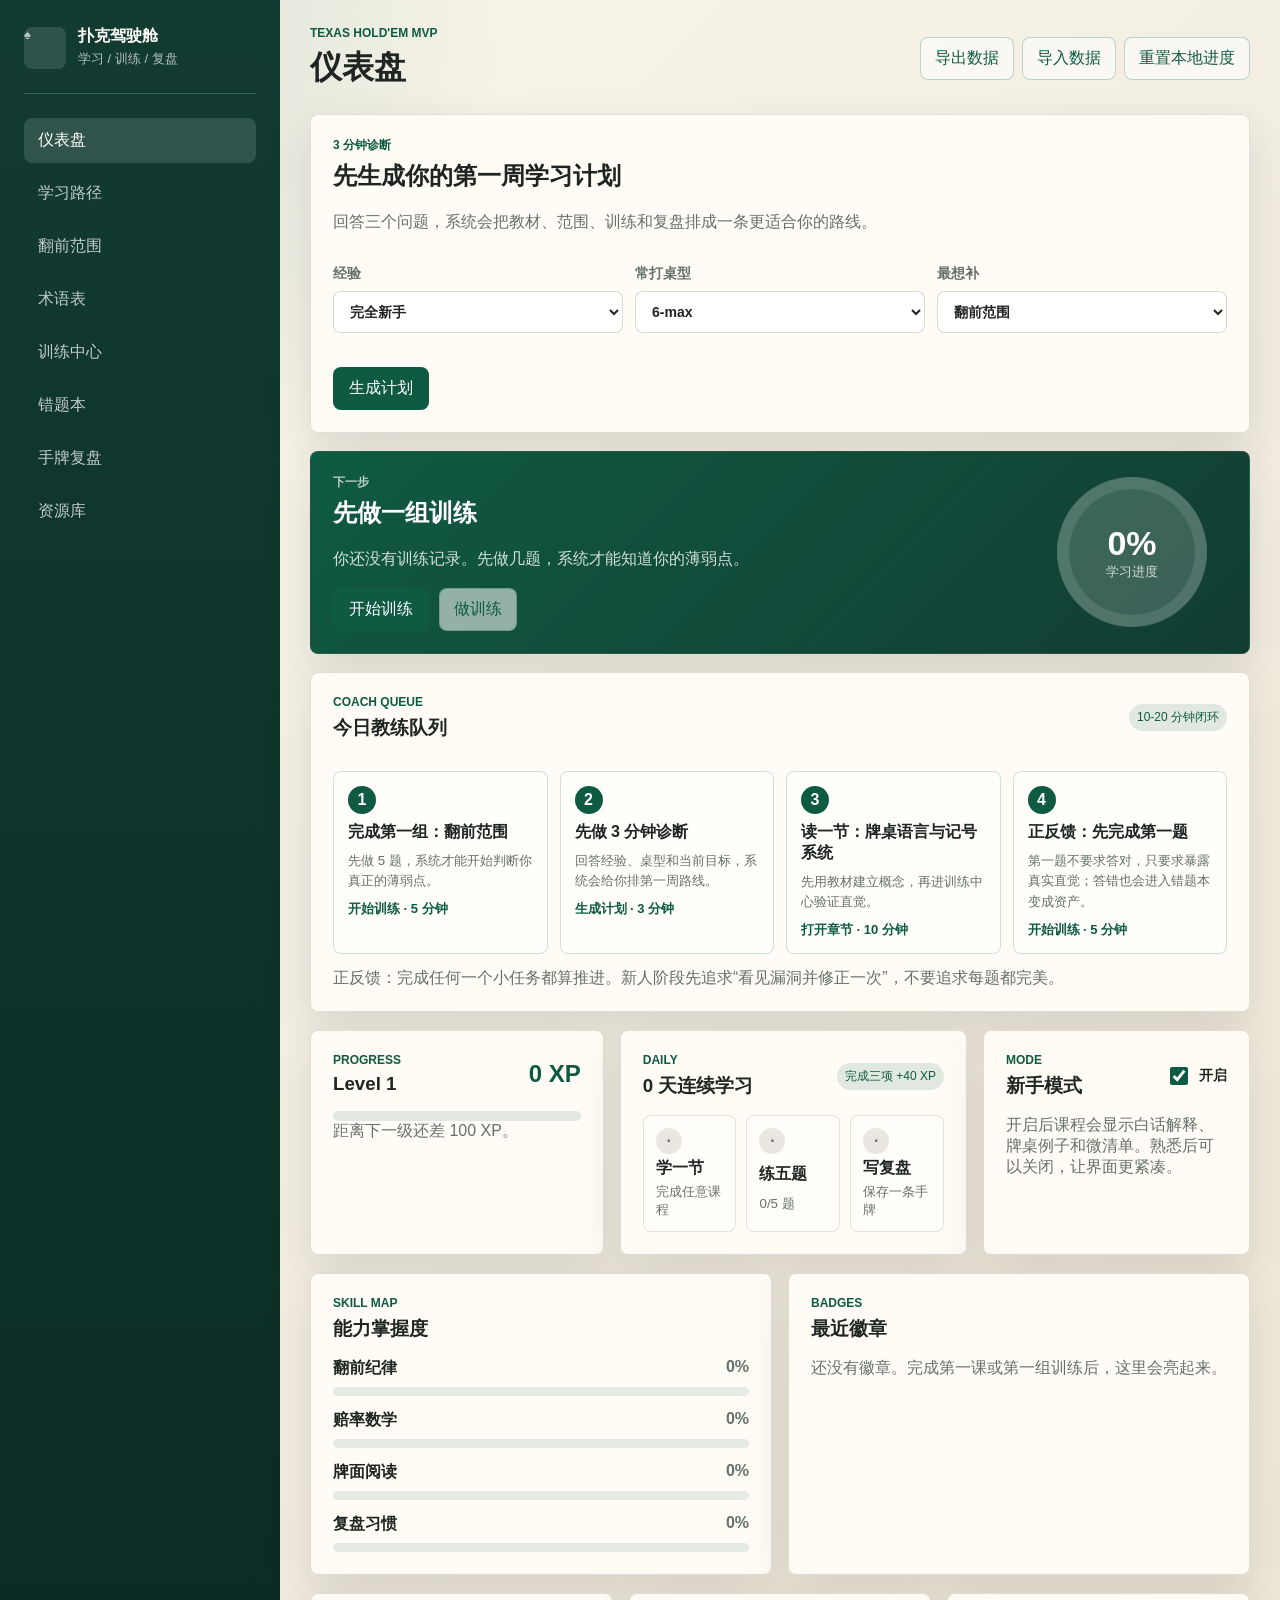
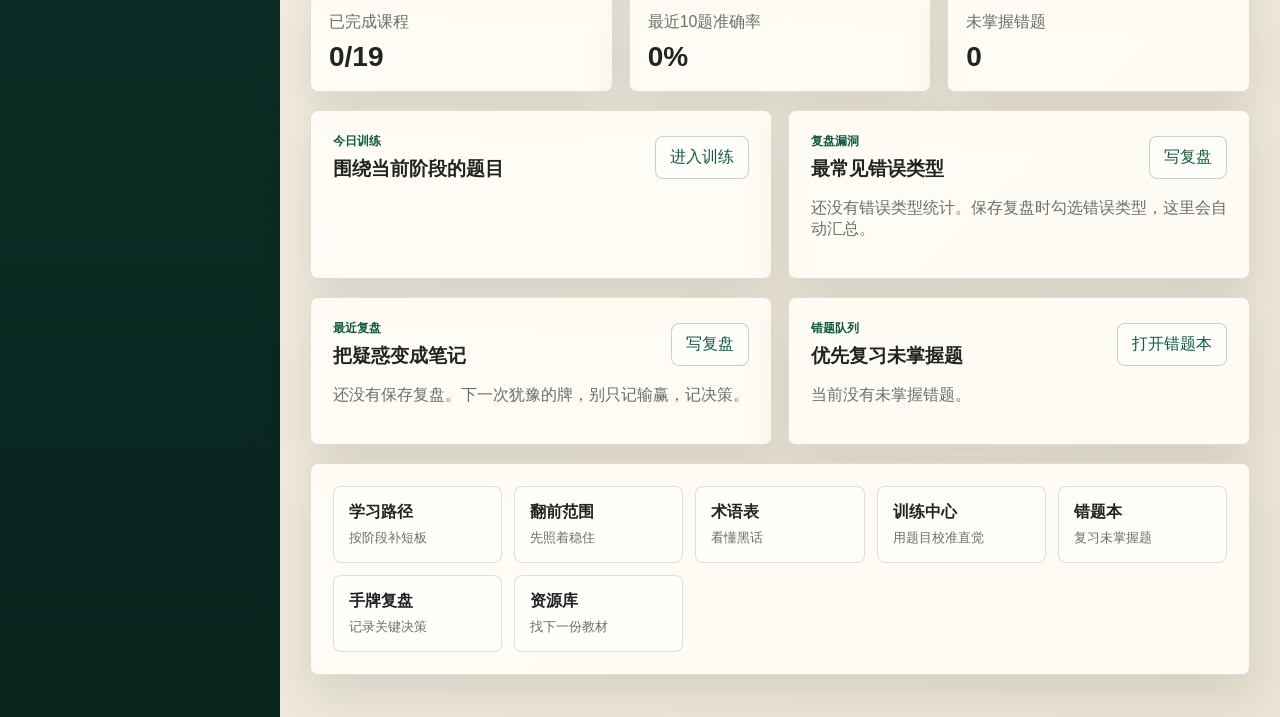
==== commit a061b93a: "feat: add coach task queue" ====
--- a/index.html
+++ b/index.html
@@ -5,7 +5,7 @@
     <meta name="viewport" content="width=device-width, initial-scale=1">
     <title>德州扑克学习驾驶舱</title>
     <link rel="icon" href="data:,">
-    <link rel="stylesheet" href="./styles.css?v=diagnostic-20260616">
+    <link rel="stylesheet" href="./styles.css?v=coach-queue-20260617">
   </head>
   <body>
     <div class="app-shell">
@@ -45,6 +45,6 @@
         <section id="app" class="content" aria-live="polite"></section>
       </main>
     </div>
-    <script type="module" src="./src/main.js?v=diagnostic-20260616"></script>
+    <script type="module" src="./src/main.js?v=coach-queue-20260617"></script>
   </body>
 </html>
--- a/styles.css
+++ b/styles.css
@@ -412,6 +412,63 @@
   gap: 16px;
 }
 
+.coach-panel {
+  display: grid;
+  gap: 14px;
+}
+
+.coach-task-grid {
+  display: grid;
+  grid-template-columns: repeat(4, minmax(0, 1fr));
+  gap: 12px;
+}
+
+.coach-task {
+  display: grid;
+  align-content: start;
+  gap: 8px;
+  min-height: 178px;
+  padding: 14px;
+  text-align: left;
+  color: var(--ink);
+  border: 1px solid rgba(15, 90, 67, 0.18);
+  border-radius: 8px;
+  background: rgba(255, 255, 255, 0.58);
+}
+
+.coach-task:hover {
+  border-color: rgba(15, 90, 67, 0.45);
+  background: #fff;
+}
+
+.coach-task span {
+  display: grid;
+  place-items: center;
+  width: 28px;
+  height: 28px;
+  color: #fff;
+  border-radius: 50%;
+  background: var(--felt);
+  font-weight: 800;
+}
+
+.coach-task small {
+  color: var(--muted);
+  line-height: 1.55;
+}
+
+.coach-task em {
+  align-self: end;
+  color: var(--felt);
+  font-style: normal;
+  font-size: 13px;
+  font-weight: 800;
+}
+
+.coach-feedback {
+  margin-bottom: 0;
+}
+
 .level-panel .section-heading strong {
   color: var(--felt);
   font-size: 24px;
@@ -1608,6 +1665,37 @@
 .mistake-detail p {
   margin: 6px 0 0;
   color: var(--muted);
+}
+
+.leak-library {
+  display: grid;
+  gap: 16px;
+}
+
+.leak-grid {
+  display: grid;
+  grid-template-columns: repeat(2, minmax(0, 1fr));
+  gap: 14px;
+}
+
+.leak-card {
+  display: grid;
+  align-content: start;
+  gap: 12px;
+  padding: 16px;
+  border: 1px solid rgba(145, 44, 30, 0.14);
+  border-radius: 8px;
+  background: rgba(255, 252, 244, 0.8);
+}
+
+.leak-card h3,
+.leak-card p {
+  margin: 0;
+}
+
+.leak-card > p {
+  color: var(--muted);
+  line-height: 1.6;
 }
 
 @media (max-width: 860px) {
@@ -1679,6 +1767,7 @@
   .grid.two,
   .grid.three,
   .retention-grid,
+  .coach-task-grid,
   .daily-task-grid,
   .diagnostic-form,
   .diagnostic-days,
@@ -1709,7 +1798,8 @@
   .resource-filters,
   .resource-grid,
   .mistake-filters,
-  .mistake-grid {
+  .mistake-grid,
+  .leak-grid {
     grid-template-columns: 1fr;
   }
 
